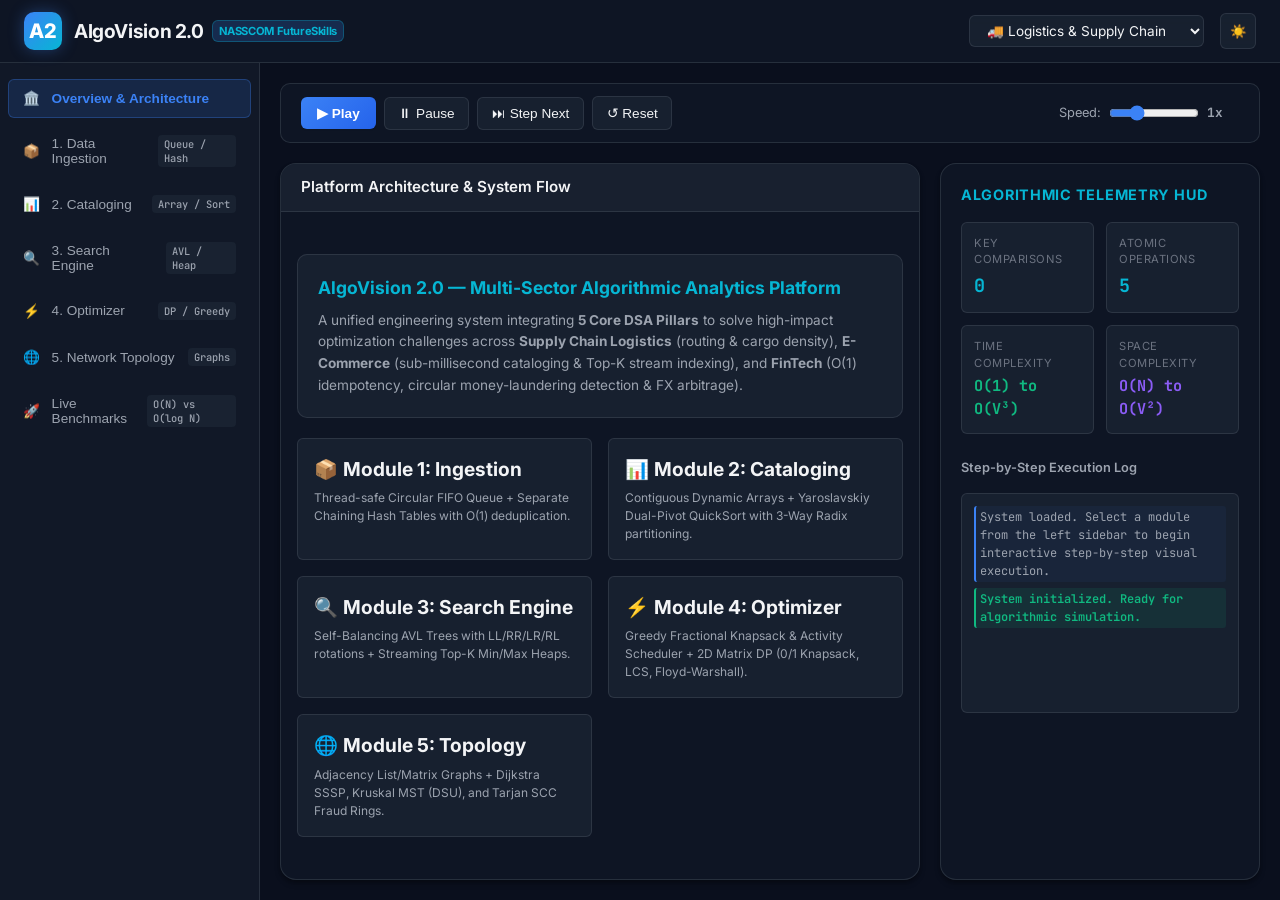
==== web/index.html @ 3e944536 "feat: AlgoVision 2.0 — Unified DSA Analytics & Optimization Platform - 5 core DSA modules (Queues, H" ====
<!DOCTYPE html>
<html lang="en" data-theme="dark">
<head>
  <meta charset="UTF-8">
  <meta name="viewport" content="width=device-width, initial-scale=1.0">
  <title>AlgoVision 2.0 — Unified DSA Analytics & Optimization Platform</title>
  <link rel="preconnect" href="https://fonts.googleapis.com">
  <link rel="preconnect" href="https://fonts.gstatic.com" crossorigin>
  <link href="https://fonts.googleapis.com/css2?family=Inter:wght@400;500;600;700;800&family=JetBrains+Mono:wght@400;600;700&display=swap" rel="stylesheet">
  <link rel="stylesheet" href="css/styles.css">
</head>
<body>
  <!-- Top Navigation Header -->
  <header class="app-header">
    <div class="brand-section">
      <div class="brand-logo">A2</div>
      <div class="brand-info">
        <h1>AlgoVision 2.0 <span class="version-tag">NASSCOM FutureSkills</span></h1>
      </div>
    </div>

    <div class="header-actions">
      <select class="scenario-select" id="scenario-selector">
        <option value="logistics">🚚 Logistics & Supply Chain</option>
        <option value="ecommerce">🛒 E-Commerce Discovery</option>
        <option value="fintech">💳 FinTech Fraud & Arbitrage</option>
      </select>
      <button class="btn-icon" id="btn-toggle-theme" title="Toggle Light/Dark Mode">☀️</button>
    </div>
  </header>

  <!-- Main Container -->
  <div class="app-container">
    <!-- Sidebar Navigation -->
    <aside class="app-sidebar">
      <button class="nav-tab-btn active" data-tab="overview">
        <span>🏛️</span>
        <span>Overview & Architecture</span>
      </button>
      <button class="nav-tab-btn" data-tab="ingestion">
        <span>📦</span>
        <span>1. Data Ingestion</span>
        <span class="tab-badge">Queue / Hash</span>
      </button>
      <button class="nav-tab-btn" data-tab="cataloging">
        <span>📊</span>
        <span>2. Cataloging</span>
        <span class="tab-badge">Array / Sort</span>
      </button>
      <button class="nav-tab-btn" data-tab="search">
        <span>🔍</span>
        <span>3. Search Engine</span>
        <span class="tab-badge">AVL / Heap</span>
      </button>
      <button class="nav-tab-btn" data-tab="optimizer">
        <span>⚡</span>
        <span>4. Optimizer</span>
        <span class="tab-badge">DP / Greedy</span>
      </button>
      <button class="nav-tab-btn" data-tab="graphs">
        <span>🌐</span>
        <span>5. Network Topology</span>
        <span class="tab-badge">Graphs</span>
      </button>
      <button class="nav-tab-btn" data-tab="benchmarks">
        <span>🚀</span>
        <span>Live Benchmarks</span>
        <span class="tab-badge">O(N) vs O(log N)</span>
      </button>
    </aside>

    <!-- Main Dynamic Stage -->
    <main class="main-stage">
      <!-- Universal Control Bar -->
      <section class="control-panel">
        <div class="controls-group">
          <button class="btn-primary" id="btn-play">▶ Play</button>
          <button class="btn-secondary" id="btn-pause">⏸ Pause</button>
          <button class="btn-secondary" id="btn-step-next">⏭ Step Next</button>
          <button class="btn-secondary" id="btn-reset">↺ Reset</button>
        </div>

        <div class="controls-group">
          <div class="speed-slider-wrap">
            <span>Speed:</span>
            <input type="range" id="speed-slider" min="0.25" max="3" step="0.25" value="1">
            <span id="speed-val-label" style="font-family: var(--font-mono); font-weight: bold; width: 32px;">1x</span>
          </div>
        </div>
      </section>

      <!-- Stage Grid: Canvas on Left, Telemetry & Code Dossier on Right -->
      <div class="stage-grid">
        <!-- Interactive Canvas Stage -->
        <div class="canvas-card">
          <div class="card-header">
            <span class="card-title" id="stage-card-title">Platform Architecture & System Flow</span>
          </div>
          <div class="canvas-viewport" id="main-canvas-stage">
            <!-- Dynamic Visualizer Canvas Injected Here -->
          </div>
        </div>

        <!-- Telemetry & Complexity Inspector Panel -->
        <aside class="inspector-card">
          <h4 style="font-size: 0.9rem; font-weight: 700; color: var(--accent-cyan); text-transform: uppercase; letter-spacing: 0.05em;">
            Algorithmic Telemetry HUD
          </h4>

          <div class="metric-grid">
            <div class="metric-tile">
              <div class="metric-label">Key Comparisons</div>
              <div class="metric-value" id="hud-comparisons">0</div>
            </div>
            <div class="metric-tile">
              <div class="metric-label">Atomic Operations</div>
              <div class="metric-value" id="hud-operations">0</div>
            </div>
            <div class="metric-tile">
              <div class="metric-label">Time Complexity</div>
              <div class="metric-value" id="hud-time-complexity" style="font-size: 0.95rem; color: var(--accent-emerald);">O(1)</div>
            </div>
            <div class="metric-tile">
              <div class="metric-label">Space Complexity</div>
              <div class="metric-value" id="hud-space-complexity" style="font-size: 0.95rem; color: var(--accent-purple);">O(N)</div>
            </div>
          </div>

          <h5 style="font-size: 0.8rem; font-weight: 600; color: var(--text-secondary); margin-top: 0.5rem;">
            Step-by-Step Execution Log
          </h5>
          <div class="step-log-box" id="hud-step-logs">
            <div class="log-entry highlight">System initialized. Ready for algorithmic simulation.</div>
          </div>
        </aside>
      </div>
    </main>
  </div>

  <!-- JavaScript Modules -->
  <script src="js/data-samples.js"></script>
  <script src="js/visualizers/queue-hash-visualizer.js"></script>
  <script src="js/visualizers/array-sort-visualizer.js"></script>
  <script src="js/visualizers/tree-heap-visualizer.js"></script>
  <script src="js/visualizers/optimizer-visualizer.js"></script>
  <script src="js/visualizers/graph-visualizer.js"></script>
  <script src="js/benchmark-suite.js"></script>
  <script src="js/app.js"></script>
</body>
</html>
---- web/css/styles.css ----
/* ==========================================================================
   AlgoVision 2.0 - Unified DSA Analytics & Optimization Platform
   Handcrafted Design System Tokens, Glassmorphism, Dark/Light Themes
   ========================================================================== */

:root {
  --bg-primary: #0a0f1d;
  --bg-secondary: #111827;
  --bg-card: rgba(17, 24, 39, 0.75);
  --bg-glass: rgba(31, 41, 55, 0.6);
  --border-color: rgba(75, 85, 99, 0.4);
  --border-focus: #3b82f6;
  --text-primary: #f3f4f6;
  --text-secondary: #9ca3af;
  --text-muted: #6b7280;

  --accent-blue: #3b82f6;
  --accent-cyan: #06b6d4;
  --accent-emerald: #10b981;
  --accent-amber: #f59e0b;
  --accent-rose: #f43f5e;
  --accent-purple: #8b5cf6;

  --node-bg: #1f2937;
  --node-border: #4b5563;
  --node-active: #3b82f6;
  --node-visited: #10b981;
  --node-cycle: #f43f5e;

  --font-sans: 'Inter', -apple-system, BlinkMacSystemFont, 'Segoe UI', Roboto, sans-serif;
  --font-mono: 'JetBrains Mono', 'Fira Code', Consolas, monospace;
  --radius-sm: 6px;
  --radius-md: 10px;
  --radius-lg: 16px;
  --shadow-sm: 0 1px 2px 0 rgba(0, 0, 0, 0.05);
  --shadow-md: 0 4px 6px -1px rgba(0, 0, 0, 0.3), 0 2px 4px -1px rgba(0, 0, 0, 0.2);
  --shadow-lg: 0 10px 15px -3px rgba(0, 0, 0, 0.4), 0 4px 6px -2px rgba(0, 0, 0, 0.2);
  --glow-blue: 0 0 15px rgba(59, 130, 246, 0.35);
  --glow-emerald: 0 0 15px rgba(16, 185, 129, 0.35);
  --glow-rose: 0 0 15px rgba(244, 63, 94, 0.4);
}

[data-theme="light"] {
  --bg-primary: #f8fafc;
  --bg-secondary: #ffffff;
  --bg-card: rgba(255, 255, 255, 0.85);
  --bg-glass: rgba(241, 245, 249, 0.8);
  --border-color: rgba(203, 213, 225, 0.8);
  --border-focus: #2563eb;
  --text-primary: #0f172a;
  --text-secondary: #475569;
  --text-muted: #94a3b8;

  --node-bg: #f1f5f9;
  --node-border: #cbd5e1;
  --node-active: #2563eb;
  --node-visited: #059669;
  --node-cycle: #e11d48;
}

* {
  box-sizing: border-box;
  margin: 0;
  padding: 0;
}

body {
  font-family: var(--font-sans);
  background-color: var(--bg-primary);
  color: var(--text-primary);
  min-height: 100vh;
  display: flex;
  flex-direction: column;
  line-height: 1.5;
  overflow-x: hidden;
}

/* Header & Navigation */
.app-header {
  background: var(--bg-card);
  backdrop-filter: blur(12px);
  border-bottom: 1px solid var(--border-color);
  padding: 0.75rem 1.5rem;
  position: sticky;
  top: 0;
  z-index: 50;
  display: flex;
  align-items: center;
  justify-content: space-between;
}

.brand-section {
  display: flex;
  align-items: center;
  gap: 0.75rem;
}

.brand-logo {
  width: 38px;
  height: 38px;
  background: linear-gradient(135deg, var(--accent-blue), var(--accent-cyan));
  border-radius: var(--radius-md);
  display: flex;
  align-items: center;
  justify-content: center;
  font-weight: 800;
  font-size: 1.25rem;
  color: #fff;
  box-shadow: var(--glow-blue);
}

.brand-info h1 {
  font-size: 1.2rem;
  font-weight: 700;
  letter-spacing: -0.02em;
  display: flex;
  align-items: center;
  gap: 0.5rem;
}

.version-tag {
  font-size: 0.7rem;
  background: rgba(59, 130, 246, 0.2);
  color: var(--accent-cyan);
  padding: 2px 6px;
  border-radius: var(--radius-sm);
  border: 1px solid rgba(6, 182, 212, 0.3);
}

.header-actions {
  display: flex;
  align-items: center;
  gap: 1rem;
}

.scenario-select {
  background: var(--bg-glass);
  color: var(--text-primary);
  border: 1px solid var(--border-color);
  padding: 0.4rem 0.8rem;
  border-radius: var(--radius-sm);
  font-size: 0.85rem;
  font-family: inherit;
  cursor: pointer;
  outline: none;
}

.btn-icon {
  background: var(--bg-glass);
  color: var(--text-primary);
  border: 1px solid var(--border-color);
  width: 36px;
  height: 36px;
  border-radius: var(--radius-sm);
  display: flex;
  align-items: center;
  justify-content: center;
  cursor: pointer;
  transition: all 0.2s;
}

.btn-icon:hover {
  border-color: var(--accent-blue);
  color: var(--accent-blue);
}

/* Layout Core */
.app-container {
  display: flex;
  flex: 1;
  height: calc(100vh - 65px);
}

/* Sidebar Tabs */
.app-sidebar {
  width: 260px;
  background: var(--bg-secondary);
  border-right: 1px solid var(--border-color);
  display: flex;
  flex-direction: column;
  padding: 1rem 0.5rem;
  gap: 0.35rem;
  overflow-y: auto;
}

.nav-tab-btn {
  display: flex;
  align-items: center;
  gap: 0.75rem;
  padding: 0.65rem 0.85rem;
  border-radius: var(--radius-sm);
  border: 1px solid transparent;
  background: transparent;
  color: var(--text-secondary);
  font-size: 0.85rem;
  font-weight: 500;
  text-align: left;
  cursor: pointer;
  transition: all 0.2s ease;
}

.nav-tab-btn:hover {
  background: var(--bg-glass);
  color: var(--text-primary);
}

.nav-tab-btn.active {
  background: rgba(59, 130, 246, 0.15);
  color: var(--accent-blue);
  border-color: rgba(59, 130, 246, 0.3);
  font-weight: 600;
}

.nav-tab-btn .tab-badge {
  margin-left: auto;
  font-size: 0.65rem;
  font-family: var(--font-mono);
  background: var(--bg-glass);
  padding: 2px 6px;
  border-radius: 4px;
}

/* Main Content Stage */
.main-stage {
  flex: 1;
  display: flex;
  flex-direction: column;
  overflow-y: auto;
  background: var(--bg-primary);
  padding: 1.25rem;
  gap: 1.25rem;
}

/* Control Bar */
.control-panel {
  background: var(--bg-card);
  backdrop-filter: blur(8px);
  border: 1px solid var(--border-color);
  border-radius: var(--radius-md);
  padding: 0.75rem 1.25rem;
  display: flex;
  align-items: center;
  justify-content: space-between;
  flex-wrap: wrap;
  gap: 1rem;
}

.controls-group {
  display: flex;
  align-items: center;
  gap: 0.5rem;
}

.btn-primary {
  background: linear-gradient(135deg, var(--accent-blue), #2563eb);
  color: #fff;
  border: none;
  padding: 0.5rem 1rem;
  border-radius: var(--radius-sm);
  font-size: 0.85rem;
  font-weight: 600;
  cursor: pointer;
  display: flex;
  align-items: center;
  gap: 0.4rem;
  box-shadow: var(--shadow-sm);
  transition: all 0.2s;
}

.btn-primary:hover {
  filter: brightness(1.1);
  box-shadow: var(--glow-blue);
}

.btn-secondary {
  background: var(--bg-glass);
  color: var(--text-primary);
  border: 1px solid var(--border-color);
  padding: 0.5rem 0.85rem;
  border-radius: var(--radius-sm);
  font-size: 0.85rem;
  font-weight: 500;
  cursor: pointer;
  display: flex;
  align-items: center;
  gap: 0.4rem;
  transition: all 0.2s;
}

.btn-secondary:hover {
  border-color: var(--accent-blue);
  color: var(--accent-blue);
}

.speed-slider-wrap {
  display: flex;
  align-items: center;
  gap: 0.5rem;
  font-size: 0.8rem;
  color: var(--text-secondary);
}

.speed-slider-wrap input[type="range"] {
  accent-color: var(--accent-blue);
  width: 90px;
}

/* Visualization Canvas Stage */
.stage-grid {
  display: grid;
  grid-template-columns: 2fr 1fr;
  gap: 1.25rem;
  flex: 1;
}

@media (max-width: 1024px) {
  .stage-grid {
    grid-template-columns: 1fr;
  }
}

.canvas-card {
  background: var(--bg-card);
  border: 1px solid var(--border-color);
  border-radius: var(--radius-lg);
  display: flex;
  flex-direction: column;
  overflow: hidden;
  position: relative;
  min-height: 480px;
  box-shadow: var(--shadow-md);
}

.card-header {
  padding: 0.75rem 1.25rem;
  background: var(--bg-glass);
  border-bottom: 1px solid var(--border-color);
  display: flex;
  align-items: center;
  justify-content: space-between;
}

.card-title {
  font-size: 0.95rem;
  font-weight: 600;
  display: flex;
  align-items: center;
  gap: 0.5rem;
}

.canvas-viewport {
  flex: 1;
  position: relative;
  display: flex;
  align-items: center;
  justify-content: center;
  padding: 1rem;
  overflow: auto;
}

/* Telemetry & Inspector Panel */
.inspector-card {
  background: var(--bg-card);
  border: 1px solid var(--border-color);
  border-radius: var(--radius-lg);
  padding: 1.25rem;
  display: flex;
  flex-direction: column;
  gap: 1rem;
  box-shadow: var(--shadow-md);
}

.metric-grid {
  display: grid;
  grid-template-columns: 1fr 1fr;
  gap: 0.75rem;
}

.metric-tile {
  background: var(--bg-glass);
  border: 1px solid var(--border-color);
  border-radius: var(--radius-sm);
  padding: 0.75rem;
}

.metric-label {
  font-size: 0.7rem;
  color: var(--text-muted);
  text-transform: uppercase;
  letter-spacing: 0.05em;
}

.metric-value {
  font-size: 1.15rem;
  font-weight: 700;
  font-family: var(--font-mono);
  color: var(--accent-cyan);
  margin-top: 0.25rem;
}

.code-dossier {
  background: #050811;
  border: 1px solid var(--border-color);
  border-radius: var(--radius-sm);
  padding: 0.75rem;
  font-family: var(--font-mono);
  font-size: 0.75rem;
  color: #a5f3fc;
  overflow-x: auto;
  max-height: 200px;
}

.step-log-box {
  flex: 1;
  background: var(--bg-glass);
  border: 1px solid var(--border-color);
  border-radius: var(--radius-sm);
  padding: 0.75rem;
  font-family: var(--font-mono);
  font-size: 0.75rem;
  color: var(--text-secondary);
  overflow-y: auto;
  max-height: 220px;
  display: flex;
  flex-direction: column;
  gap: 0.35rem;
}

.log-entry {
  padding: 2px 4px;
  border-radius: 3px;
  border-left: 2px solid var(--accent-blue);
  background: rgba(59, 130, 246, 0.05);
}

.log-entry.highlight {
  border-left-color: var(--accent-emerald);
  background: rgba(16, 185, 129, 0.1);
  color: var(--accent-emerald);
  font-weight: 600;
}

.log-entry.alert {
  border-left-color: var(--accent-rose);
  background: rgba(244, 63, 94, 0.1);
  color: var(--accent-rose);
  font-weight: 600;
}

/* Visualizer Custom Renderers */
/* 1. Circular Queue */
.circular-queue-container {
  display: flex;
  flex-direction: column;
  align-items: center;
  gap: 1.5rem;
  width: 100%;
}

.queue-slots-row {
  display: flex;
  gap: 0.5rem;
  flex-wrap: wrap;
  justify-content: center;
}

.queue-slot {
  width: 54px;
  height: 54px;
  background: var(--node-bg);
  border: 2px solid var(--node-border);
  border-radius: var(--radius-sm);
  display: flex;
  flex-direction: column;
  align-items: center;
  justify-content: center;
  font-family: var(--font-mono);
  font-size: 0.85rem;
  position: relative;
  transition: all 0.3s;
}

.queue-slot.occupied {
  border-color: var(--accent-cyan);
  background: rgba(6, 182, 212, 0.15);
  color: var(--accent-cyan);
  font-weight: bold;
}

.queue-slot.head-ptr {
  border-color: var(--accent-emerald);
  box-shadow: var(--glow-emerald);
}

.queue-slot.head-ptr::before {
  content: 'HEAD';
  position: absolute;
  top: -18px;
  font-size: 0.6rem;
  color: var(--accent-emerald);
  font-weight: 800;
}

.queue-slot.tail-ptr {
  border-color: var(--accent-amber);
}

.queue-slot.tail-ptr::after {
  content: 'TAIL';
  position: absolute;
  bottom: -18px;
  font-size: 0.6rem;
  color: var(--accent-amber);
  font-weight: 800;
}

/* 2. Sorting Array Bars */
.sort-bars-container {
  display: flex;
  align-items: flex-end;
  gap: 4px;
  height: 280px;
  width: 100%;
  padding: 10px;
  background: rgba(0, 0, 0, 0.2);
  border-radius: var(--radius-sm);
}

.sort-bar {
  flex: 1;
  background: linear-gradient(180deg, var(--accent-blue), #1d4ed8);
  border-radius: 4px 4px 0 0;
  transition: height 0.2s ease, background-color 0.2s;
  display: flex;
  align-items: flex-end;
  justify-content: center;
  font-size: 0.65rem;
  font-family: var(--font-mono);
  color: #ffffff;
  padding-bottom: 2px;
}

.sort-bar.pivot1 {
  background: var(--accent-amber);
  box-shadow: 0 0 10px rgba(245, 158, 11, 0.5);
}

.sort-bar.pivot2 {
  background: var(--accent-purple);
  box-shadow: 0 0 10px rgba(139, 92, 246, 0.5);
}

.sort-bar.comparing {
  background: var(--accent-rose);
}

.sort-bar.sorted {
  background: linear-gradient(180deg, var(--accent-emerald), #047857);
}

/* 3. SVG Tree & Graph */
svg.visualizer-svg {
  width: 100%;
  height: 100%;
  min-height: 400px;
}

.tree-node-circle {
  fill: var(--node-bg);
  stroke: var(--node-border);
  stroke-width: 2.5;
  transition: all 0.3s;
  cursor: pointer;
}

.tree-node-circle.active {
  stroke: var(--accent-blue);
  fill: rgba(59, 130, 246, 0.2);
  filter: drop-shadow(0 0 8px rgba(59, 130, 246, 0.6));
}

.tree-node-circle.rotating {
  stroke: var(--accent-amber);
  fill: rgba(245, 158, 11, 0.2);
}

.tree-node-text {
  fill: var(--text-primary);
  font-family: var(--font-mono);
  font-size: 11px;
  font-weight: 600;
  text-anchor: middle;
  dominant-baseline: central;
  pointer-events: none;
}

.tree-balance-text {
  fill: var(--accent-cyan);
  font-size: 9px;
  text-anchor: middle;
  dominant-baseline: central;
}

.graph-edge-line {
  stroke: var(--border-color);
  stroke-width: 2;
  transition: all 0.3s;
}

.graph-edge-line.active {
  stroke: var(--accent-blue);
  stroke-width: 4;
}

.graph-edge-line.mst {
  stroke: var(--accent-emerald);
  stroke-width: 4;
  filter: drop-shadow(0 0 6px rgba(16, 185, 129, 0.6));
}

.graph-edge-line.cycle {
  stroke: var(--accent-rose);
  stroke-width: 4;
  stroke-dasharray: 6 3;
  animation: dashCycle 1s linear infinite;
}

@keyframes dashCycle {
  to {
    stroke-dashoffset: -18;
  }
}

/* 4. DP Matrix Table */
.dp-table-container {
  overflow: auto;
  max-height: 320px;
  border-radius: var(--radius-sm);
  border: 1px solid var(--border-color);
}

.dp-matrix {
  border-collapse: collapse;
  width: 100%;
  font-family: var(--font-mono);
  font-size: 0.75rem;
}

.dp-matrix th, .dp-matrix td {
  border: 1px solid var(--border-color);
  padding: 6px 10px;
  text-align: center;
}

.dp-matrix th {
  background: var(--bg-glass);
  color: var(--text-secondary);
}

.dp-matrix td.active-cell {
  background: rgba(59, 130, 246, 0.25);
  color: #60a5fa;
  font-weight: bold;
  box-shadow: inset 0 0 6px var(--accent-blue);
}

.dp-matrix td.selected-cell {
  background: rgba(16, 185, 129, 0.25);
  color: var(--accent-emerald);
  font-weight: bold;
}
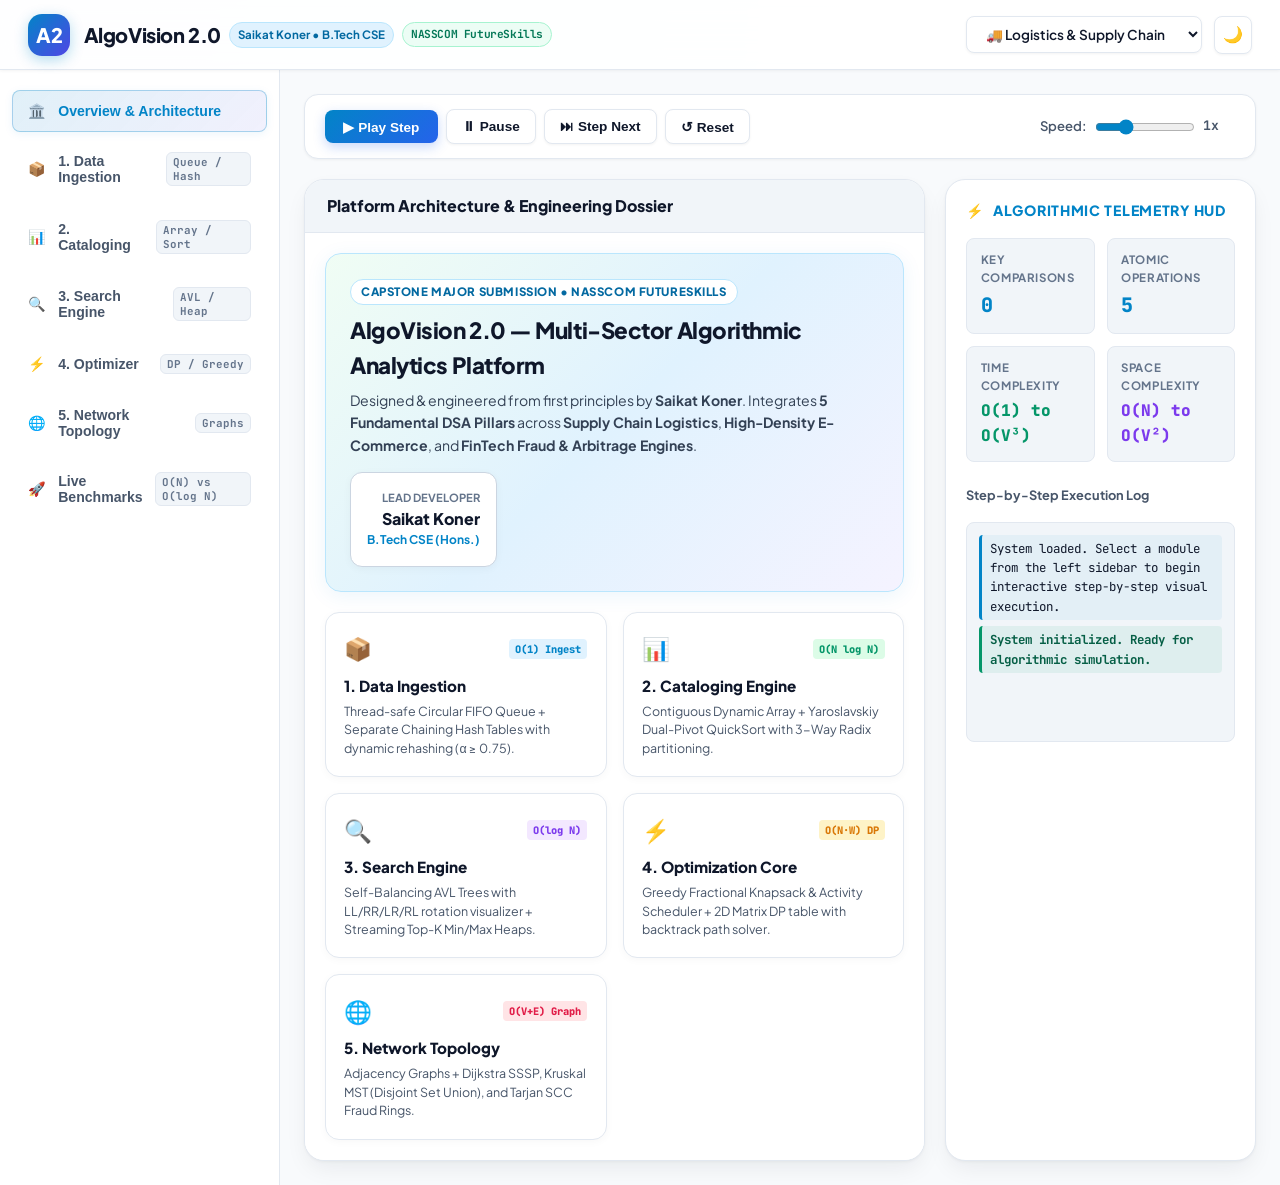
==== commit 0c54c431: "feat(ui): refine handcrafted light-first design system & developer attribution - Enhance light-theme" ====
--- a/web/index.html
+++ b/web/index.html
@@ -1,12 +1,12 @@
 <!DOCTYPE html>
-<html lang="en" data-theme="dark">
+<html lang="en" data-theme="light">
 <head>
   <meta charset="UTF-8">
   <meta name="viewport" content="width=device-width, initial-scale=1.0">
   <title>AlgoVision 2.0 — Unified DSA Analytics & Optimization Platform</title>
   <link rel="preconnect" href="https://fonts.googleapis.com">
   <link rel="preconnect" href="https://fonts.gstatic.com" crossorigin>
-  <link href="https://fonts.googleapis.com/css2?family=Inter:wght@400;500;600;700;800&family=JetBrains+Mono:wght@400;600;700&display=swap" rel="stylesheet">
+  <link href="https://fonts.googleapis.com/css2?family=Plus+Jakarta+Sans:wght@400;500;600;700;800&family=JetBrains+Mono:wght@400;600;700&display=swap" rel="stylesheet">
   <link rel="stylesheet" href="css/styles.css">
 </head>
 <body>
@@ -15,7 +15,11 @@
     <div class="brand-section">
       <div class="brand-logo">A2</div>
       <div class="brand-info">
-        <h1>AlgoVision 2.0 <span class="version-tag">NASSCOM FutureSkills</span></h1>
+        <h1>
+          AlgoVision 2.0
+          <span class="author-chip">Saikat Koner • B.Tech CSE</span>
+          <span class="version-tag">NASSCOM FutureSkills</span>
+        </h1>
       </div>
     </div>
 
@@ -25,7 +29,7 @@
         <option value="ecommerce">🛒 E-Commerce Discovery</option>
         <option value="fintech">💳 FinTech Fraud & Arbitrage</option>
       </select>
-      <button class="btn-icon" id="btn-toggle-theme" title="Toggle Light/Dark Mode">☀️</button>
+      <button class="btn-icon" id="btn-toggle-theme" title="Toggle Light/Dark Mode">🌙</button>
     </div>
   </header>
 
@@ -74,7 +78,7 @@
       <!-- Universal Control Bar -->
       <section class="control-panel">
         <div class="controls-group">
-          <button class="btn-primary" id="btn-play">▶ Play</button>
+          <button class="btn-primary" id="btn-play">▶ Play Step</button>
           <button class="btn-secondary" id="btn-pause">⏸ Pause</button>
           <button class="btn-secondary" id="btn-step-next">⏭ Step Next</button>
           <button class="btn-secondary" id="btn-reset">↺ Reset</button>
@@ -103,8 +107,8 @@
 
         <!-- Telemetry & Complexity Inspector Panel -->
         <aside class="inspector-card">
-          <h4 style="font-size: 0.9rem; font-weight: 700; color: var(--accent-cyan); text-transform: uppercase; letter-spacing: 0.05em;">
-            Algorithmic Telemetry HUD
+          <h4 style="font-size: 0.88rem; font-weight: 800; color: var(--accent-blue); text-transform: uppercase; letter-spacing: 0.05em; display: flex; items-center; gap: 0.5rem;">
+            <span>⚡</span> Algorithmic Telemetry HUD
           </h4>
 
           <div class="metric-grid">
@@ -118,15 +122,15 @@
             </div>
             <div class="metric-tile">
               <div class="metric-label">Time Complexity</div>
-              <div class="metric-value" id="hud-time-complexity" style="font-size: 0.95rem; color: var(--accent-emerald);">O(1)</div>
+              <div class="metric-value" id="hud-time-complexity" style="font-size: 1rem; color: var(--accent-emerald);">O(1)</div>
             </div>
             <div class="metric-tile">
               <div class="metric-label">Space Complexity</div>
-              <div class="metric-value" id="hud-space-complexity" style="font-size: 0.95rem; color: var(--accent-purple);">O(N)</div>
+              <div class="metric-value" id="hud-space-complexity" style="font-size: 1rem; color: var(--accent-purple);">O(N)</div>
             </div>
           </div>
 
-          <h5 style="font-size: 0.8rem; font-weight: 600; color: var(--text-secondary); margin-top: 0.5rem;">
+          <h5 style="font-size: 0.8rem; font-weight: 700; color: var(--text-secondary); margin-top: 0.5rem;">
             Step-by-Step Execution Log
           </h5>
           <div class="step-log-box" id="hud-step-logs">
--- a/web/css/styles.css
+++ b/web/css/styles.css
@@ -1,61 +1,71 @@
 /* ==========================================================================
    AlgoVision 2.0 - Unified DSA Analytics & Optimization Platform
-   Handcrafted Design System Tokens, Glassmorphism, Dark/Light Themes
+   Handcrafted Light-First Design System • Engineered by Saikat Koner
    ========================================================================== */
 
 :root {
+  /* Light Theme (Default & Primary Eye-Catching Palette) */
+  --bg-primary: #f8fafc;
+  --bg-secondary: #ffffff;
+  --bg-card: #ffffff;
+  --bg-glass: #f1f5f9;
+  --border-color: #e2e8f0;
+  --border-focus: #0284c7;
+  --text-primary: #0f172a;
+  --text-secondary: #475569;
+  --text-muted: #64748b;
+
+  --accent-blue: #0284c7;
+  --accent-indigo: #4f46e5;
+  --accent-cyan: #0891b2;
+  --accent-emerald: #059669;
+  --accent-amber: #d97706;
+  --accent-rose: #e11d48;
+  --accent-purple: #7c3aed;
+
+  --node-bg: #ffffff;
+  --node-border: #cbd5e1;
+  --node-active: #0284c7;
+  --node-visited: #059669;
+  --node-cycle: #e11d48;
+
+  --font-sans: 'Plus Jakarta Sans', 'Inter', -apple-system, BlinkMacSystemFont, 'Segoe UI', Roboto, sans-serif;
+  --font-mono: 'JetBrains Mono', 'Fira Code', Consolas, monospace;
+  --radius-sm: 8px;
+  --radius-md: 14px;
+  --radius-lg: 20px;
+  --shadow-sm: 0 1px 3px 0 rgba(0, 0, 0, 0.05);
+  --shadow-md: 0 10px 25px -5px rgba(15, 23, 42, 0.08), 0 1px 3px 0 rgba(0, 0, 0, 0.04);
+  --shadow-lg: 0 20px 35px -10px rgba(15, 23, 42, 0.12), 0 1px 3px 0 rgba(0, 0, 0, 0.05);
+  --glow-blue: 0 0 18px rgba(2, 132, 199, 0.25);
+  --glow-emerald: 0 0 18px rgba(5, 150, 105, 0.25);
+  --glow-rose: 0 0 18px rgba(225, 29, 72, 0.25);
+}
+
+[data-theme="dark"] {
   --bg-primary: #0a0f1d;
   --bg-secondary: #111827;
-  --bg-card: rgba(17, 24, 39, 0.75);
-  --bg-glass: rgba(31, 41, 55, 0.6);
+  --bg-card: #111827;
+  --bg-glass: rgba(31, 41, 55, 0.7);
   --border-color: rgba(75, 85, 99, 0.4);
-  --border-focus: #3b82f6;
-  --text-primary: #f3f4f6;
-  --text-secondary: #9ca3af;
-  --text-muted: #6b7280;
-
-  --accent-blue: #3b82f6;
-  --accent-cyan: #06b6d4;
-  --accent-emerald: #10b981;
-  --accent-amber: #f59e0b;
-  --accent-rose: #f43f5e;
-  --accent-purple: #8b5cf6;
+  --border-focus: #38bdf8;
+  --text-primary: #f8fafc;
+  --text-secondary: #94a3b8;
+  --text-muted: #64748b;
+
+  --accent-blue: #38bdf8;
+  --accent-indigo: #818cf8;
+  --accent-cyan: #22d3ee;
+  --accent-emerald: #34d399;
+  --accent-amber: #fbbf24;
+  --accent-rose: #fb7185;
+  --accent-purple: #c084fc;
 
   --node-bg: #1f2937;
   --node-border: #4b5563;
-  --node-active: #3b82f6;
-  --node-visited: #10b981;
-  --node-cycle: #f43f5e;
-
-  --font-sans: 'Inter', -apple-system, BlinkMacSystemFont, 'Segoe UI', Roboto, sans-serif;
-  --font-mono: 'JetBrains Mono', 'Fira Code', Consolas, monospace;
-  --radius-sm: 6px;
-  --radius-md: 10px;
-  --radius-lg: 16px;
-  --shadow-sm: 0 1px 2px 0 rgba(0, 0, 0, 0.05);
-  --shadow-md: 0 4px 6px -1px rgba(0, 0, 0, 0.3), 0 2px 4px -1px rgba(0, 0, 0, 0.2);
-  --shadow-lg: 0 10px 15px -3px rgba(0, 0, 0, 0.4), 0 4px 6px -2px rgba(0, 0, 0, 0.2);
-  --glow-blue: 0 0 15px rgba(59, 130, 246, 0.35);
-  --glow-emerald: 0 0 15px rgba(16, 185, 129, 0.35);
-  --glow-rose: 0 0 15px rgba(244, 63, 94, 0.4);
-}
-
-[data-theme="light"] {
-  --bg-primary: #f8fafc;
-  --bg-secondary: #ffffff;
-  --bg-card: rgba(255, 255, 255, 0.85);
-  --bg-glass: rgba(241, 245, 249, 0.8);
-  --border-color: rgba(203, 213, 225, 0.8);
-  --border-focus: #2563eb;
-  --text-primary: #0f172a;
-  --text-secondary: #475569;
-  --text-muted: #94a3b8;
-
-  --node-bg: #f1f5f9;
-  --node-border: #cbd5e1;
-  --node-active: #2563eb;
-  --node-visited: #059669;
-  --node-cycle: #e11d48;
+  --node-active: #38bdf8;
+  --node-visited: #34d399;
+  --node-cycle: #fb7185;
 }
 
 * {
@@ -71,115 +81,146 @@
   min-height: 100vh;
   display: flex;
   flex-direction: column;
-  line-height: 1.5;
+  line-height: 1.55;
   overflow-x: hidden;
+  background-image: radial-gradient(at 0% 0%, rgba(2, 132, 199, 0.04) 0px, transparent 50%),
+                    radial-gradient(at 100% 100%, rgba(79, 70, 229, 0.04) 0px, transparent 50%);
 }
 
 /* Header & Navigation */
 .app-header {
-  background: var(--bg-card);
-  backdrop-filter: blur(12px);
+  background: rgba(255, 255, 255, 0.9);
+  backdrop-filter: blur(16px);
   border-bottom: 1px solid var(--border-color);
-  padding: 0.75rem 1.5rem;
+  padding: 0.85rem 1.75rem;
   position: sticky;
   top: 0;
   z-index: 50;
   display: flex;
   align-items: center;
   justify-content: space-between;
+  box-shadow: var(--shadow-sm);
+}
+
+[data-theme="dark"] .app-header {
+  background: rgba(17, 24, 39, 0.85);
 }
 
 .brand-section {
   display: flex;
   align-items: center;
+  gap: 0.85rem;
+}
+
+.brand-logo {
+  width: 42px;
+  height: 42px;
+  background: linear-gradient(135deg, #0284c7, #4f46e5);
+  border-radius: var(--radius-md);
+  display: flex;
+  align-items: center;
+  justify-content: center;
+  font-weight: 800;
+  font-size: 1.25rem;
+  color: #fff;
+  box-shadow: 0 4px 14px rgba(2, 132, 199, 0.3);
+}
+
+.brand-info h1 {
+  font-size: 1.25rem;
+  font-weight: 800;
+  letter-spacing: -0.02em;
+  color: var(--text-primary);
+  display: flex;
+  align-items: center;
+  gap: 0.5rem;
+}
+
+.author-chip {
+  font-size: 0.72rem;
+  font-weight: 700;
+  color: #0369a1;
+  background: #e0f2fe;
+  border: 1px solid #bae6fd;
+  padding: 3px 8px;
+  border-radius: 9999px;
+  letter-spacing: 0;
+}
+
+.version-tag {
+  font-size: 0.7rem;
+  background: #ecfdf5;
+  color: #047857;
+  padding: 3px 8px;
+  border-radius: 9999px;
+  border: 1px solid #a7f3d0;
+  font-weight: 700;
+  font-family: var(--font-mono);
+}
+
+.header-actions {
+  display: flex;
+  align-items: center;
   gap: 0.75rem;
 }
 
-.brand-logo {
+.scenario-select {
+  background: var(--bg-secondary);
+  color: var(--text-primary);
+  border: 1px solid var(--border-color);
+  padding: 0.5rem 0.9rem;
+  border-radius: var(--radius-sm);
+  font-size: 0.85rem;
+  font-family: inherit;
+  font-weight: 600;
+  cursor: pointer;
+  outline: none;
+  box-shadow: var(--shadow-sm);
+  transition: all 0.2s;
+}
+
+.scenario-select:focus {
+  border-color: var(--border-focus);
+}
+
+.btn-icon {
+  background: var(--bg-secondary);
+  color: var(--text-primary);
+  border: 1px solid var(--border-color);
   width: 38px;
   height: 38px;
-  background: linear-gradient(135deg, var(--accent-blue), var(--accent-cyan));
-  border-radius: var(--radius-md);
-  display: flex;
-  align-items: center;
-  justify-content: center;
-  font-weight: 800;
-  font-size: 1.25rem;
-  color: #fff;
-  box-shadow: var(--glow-blue);
-}
-
-.brand-info h1 {
-  font-size: 1.2rem;
-  font-weight: 700;
-  letter-spacing: -0.02em;
-  display: flex;
-  align-items: center;
-  gap: 0.5rem;
-}
-
-.version-tag {
-  font-size: 0.7rem;
-  background: rgba(59, 130, 246, 0.2);
-  color: var(--accent-cyan);
-  padding: 2px 6px;
-  border-radius: var(--radius-sm);
-  border: 1px solid rgba(6, 182, 212, 0.3);
-}
-
-.header-actions {
-  display: flex;
-  align-items: center;
-  gap: 1rem;
-}
-
-.scenario-select {
-  background: var(--bg-glass);
-  color: var(--text-primary);
-  border: 1px solid var(--border-color);
-  padding: 0.4rem 0.8rem;
-  border-radius: var(--radius-sm);
-  font-size: 0.85rem;
-  font-family: inherit;
-  cursor: pointer;
-  outline: none;
-}
-
-.btn-icon {
-  background: var(--bg-glass);
-  color: var(--text-primary);
-  border: 1px solid var(--border-color);
-  width: 36px;
-  height: 36px;
   border-radius: var(--radius-sm);
   display: flex;
   align-items: center;
   justify-content: center;
   cursor: pointer;
+  box-shadow: var(--shadow-sm);
   transition: all 0.2s;
+  font-size: 1rem;
 }
 
 .btn-icon:hover {
   border-color: var(--accent-blue);
   color: var(--accent-blue);
+  transform: scale(1.05);
 }
 
 /* Layout Core */
 .app-container {
   display: flex;
   flex: 1;
-  height: calc(100vh - 65px);
+  height: calc(100vh - 68px);
 }
 
 /* Sidebar Tabs */
 .app-sidebar {
-  width: 260px;
+  width: 280px;
   background: var(--bg-secondary);
   border-right: 1px solid var(--border-color);
   display: flex;
   flex-direction: column;
-  padding: 1rem 0.5rem;
-  gap: 0.35rem;
+  padding: 1.25rem 0.75rem;
+  gap: 0.45rem;
   overflow-y: auto;
 }
 
@@ -187,37 +228,48 @@
   display: flex;
   align-items: center;
   gap: 0.75rem;
-  padding: 0.65rem 0.85rem;
+  padding: 0.75rem 0.95rem;
   border-radius: var(--radius-sm);
   border: 1px solid transparent;
   background: transparent;
   color: var(--text-secondary);
-  font-size: 0.85rem;
-  font-weight: 500;
+  font-size: 0.88rem;
+  font-weight: 600;
   text-align: left;
   cursor: pointer;
-  transition: all 0.2s ease;
+  transition: all 0.2s cubic-bezier(0.16, 1, 0.3, 1);
 }
 
 .nav-tab-btn:hover {
   background: var(--bg-glass);
   color: var(--text-primary);
+  transform: translateX(2px);
 }
 
 .nav-tab-btn.active {
-  background: rgba(59, 130, 246, 0.15);
+  background: linear-gradient(135deg, rgba(2, 132, 199, 0.12), rgba(79, 70, 229, 0.08));
   color: var(--accent-blue);
-  border-color: rgba(59, 130, 246, 0.3);
-  font-weight: 600;
+  border-color: rgba(2, 132, 199, 0.3);
+  font-weight: 700;
+  box-shadow: 0 2px 8px rgba(2, 132, 199, 0.08);
 }
 
 .nav-tab-btn .tab-badge {
   margin-left: auto;
-  font-size: 0.65rem;
-  font-family: var(--font-mono);
+  font-size: 0.68rem;
+  font-family: var(--font-mono);
+  font-weight: 700;
   background: var(--bg-glass);
+  color: var(--text-muted);
   padding: 2px 6px;
-  border-radius: 4px;
+  border-radius: 6px;
+  border: 1px solid var(--border-color);
+}
+
+.nav-tab-btn.active .tab-badge {
+  background: #e0f2fe;
+  color: #0284c7;
+  border-color: #bae6fd;
 }
 
 /* Main Content Stage */
@@ -227,22 +279,22 @@
   flex-direction: column;
   overflow-y: auto;
   background: var(--bg-primary);
-  padding: 1.25rem;
+  padding: 1.5rem;
   gap: 1.25rem;
 }
 
 /* Control Bar */
 .control-panel {
   background: var(--bg-card);
-  backdrop-filter: blur(8px);
   border: 1px solid var(--border-color);
   border-radius: var(--radius-md);
-  padding: 0.75rem 1.25rem;
+  padding: 0.85rem 1.25rem;
   display: flex;
   align-items: center;
   justify-content: space-between;
   flex-wrap: wrap;
   gap: 1rem;
+  box-shadow: var(--shadow-sm);
 }
 
 .controls-group {
@@ -252,10 +304,32 @@
 }
 
 .btn-primary {
-  background: linear-gradient(135deg, var(--accent-blue), #2563eb);
+  background: linear-gradient(135deg, #0284c7, #2563eb);
   color: #fff;
   border: none;
-  padding: 0.5rem 1rem;
+  padding: 0.55rem 1.15rem;
+  border-radius: var(--radius-sm);
+  font-size: 0.85rem;
+  font-weight: 700;
+  cursor: pointer;
+  display: flex;
+  align-items: center;
+  gap: 0.4rem;
+  box-shadow: 0 4px 12px rgba(37, 99, 235, 0.25);
+  transition: all 0.2s;
+}
+
+.btn-primary:hover {
+  filter: brightness(1.08);
+  transform: translateY(-1px);
+  box-shadow: 0 6px 16px rgba(37, 99, 235, 0.35);
+}
+
+.btn-secondary {
+  background: var(--bg-secondary);
+  color: var(--text-primary);
+  border: 1px solid var(--border-color);
+  padding: 0.55rem 0.95rem;
   border-radius: var(--radius-sm);
   font-size: 0.85rem;
   font-weight: 600;
@@ -267,42 +341,24 @@
   transition: all 0.2s;
 }
 
-.btn-primary:hover {
-  filter: brightness(1.1);
-  box-shadow: var(--glow-blue);
-}
-
-.btn-secondary {
-  background: var(--bg-glass);
-  color: var(--text-primary);
-  border: 1px solid var(--border-color);
-  padding: 0.5rem 0.85rem;
-  border-radius: var(--radius-sm);
-  font-size: 0.85rem;
-  font-weight: 500;
-  cursor: pointer;
-  display: flex;
-  align-items: center;
-  gap: 0.4rem;
-  transition: all 0.2s;
-}
-
 .btn-secondary:hover {
   border-color: var(--accent-blue);
   color: var(--accent-blue);
+  background: #f0f9ff;
 }
 
 .speed-slider-wrap {
   display: flex;
   align-items: center;
   gap: 0.5rem;
-  font-size: 0.8rem;
+  font-size: 0.82rem;
+  font-weight: 600;
   color: var(--text-secondary);
 }
 
 .speed-slider-wrap input[type="range"] {
   accent-color: var(--accent-blue);
-  width: 90px;
+  width: 100px;
 }
 
 /* Visualization Canvas Stage */
@@ -332,7 +388,7 @@
 }
 
 .card-header {
-  padding: 0.75rem 1.25rem;
+  padding: 0.85rem 1.35rem;
   background: var(--bg-glass);
   border-bottom: 1px solid var(--border-color);
   display: flex;
@@ -341,8 +397,9 @@
 }
 
 .card-title {
-  font-size: 0.95rem;
-  font-weight: 600;
+  font-size: 1rem;
+  font-weight: 800;
+  color: var(--text-primary);
   display: flex;
   align-items: center;
   gap: 0.5rem;
@@ -354,8 +411,13 @@
   display: flex;
   align-items: center;
   justify-content: center;
-  padding: 1rem;
+  padding: 1.25rem;
   overflow: auto;
+  background: #ffffff;
+}
+
+[data-theme="dark"] .canvas-viewport {
+  background: #0f172a;
 }
 
 /* Telemetry & Inspector Panel */
@@ -380,32 +442,33 @@
   background: var(--bg-glass);
   border: 1px solid var(--border-color);
   border-radius: var(--radius-sm);
-  padding: 0.75rem;
+  padding: 0.75rem 0.85rem;
 }
 
 .metric-label {
-  font-size: 0.7rem;
+  font-size: 0.72rem;
+  font-weight: 700;
   color: var(--text-muted);
   text-transform: uppercase;
   letter-spacing: 0.05em;
 }
 
 .metric-value {
-  font-size: 1.15rem;
-  font-weight: 700;
-  font-family: var(--font-mono);
-  color: var(--accent-cyan);
+  font-size: 1.25rem;
+  font-weight: 800;
+  font-family: var(--font-mono);
+  color: var(--accent-blue);
   margin-top: 0.25rem;
 }
 
 .code-dossier {
-  background: #050811;
-  border: 1px solid var(--border-color);
-  border-radius: var(--radius-sm);
-  padding: 0.75rem;
+  background: #0f172a;
+  border: 1px solid var(--border-color);
+  border-radius: var(--radius-sm);
+  padding: 0.85rem;
   font-family: var(--font-mono);
   font-size: 0.75rem;
-  color: #a5f3fc;
+  color: #7dd3fc;
   overflow-x: auto;
   max-height: 200px;
 }
@@ -417,34 +480,35 @@
   border-radius: var(--radius-sm);
   padding: 0.75rem;
   font-family: var(--font-mono);
-  font-size: 0.75rem;
+  font-size: 0.78rem;
   color: var(--text-secondary);
   overflow-y: auto;
   max-height: 220px;
   display: flex;
   flex-direction: column;
-  gap: 0.35rem;
+  gap: 0.4rem;
 }
 
 .log-entry {
-  padding: 2px 4px;
-  border-radius: 3px;
-  border-left: 2px solid var(--accent-blue);
-  background: rgba(59, 130, 246, 0.05);
+  padding: 4px 8px;
+  border-radius: 4px;
+  border-left: 3px solid var(--accent-blue);
+  background: rgba(2, 132, 199, 0.06);
+  color: var(--text-primary);
 }
 
 .log-entry.highlight {
   border-left-color: var(--accent-emerald);
-  background: rgba(16, 185, 129, 0.1);
-  color: var(--accent-emerald);
-  font-weight: 600;
+  background: rgba(5, 150, 105, 0.08);
+  color: #065f46;
+  font-weight: 700;
 }
 
 .log-entry.alert {
   border-left-color: var(--accent-rose);
-  background: rgba(244, 63, 94, 0.1);
-  color: var(--accent-rose);
-  font-weight: 600;
+  background: rgba(225, 29, 72, 0.08);
+  color: #9f1239;
+  font-weight: 700;
 }
 
 /* Visualizer Custom Renderers */
@@ -465,8 +529,8 @@
 }
 
 .queue-slot {
-  width: 54px;
-  height: 54px;
+  width: 58px;
+  height: 58px;
   background: var(--node-bg);
   border: 2px solid var(--node-border);
   border-radius: var(--radius-sm);
@@ -475,16 +539,17 @@
   align-items: center;
   justify-content: center;
   font-family: var(--font-mono);
-  font-size: 0.85rem;
+  font-size: 0.9rem;
   position: relative;
+  box-shadow: var(--shadow-sm);
   transition: all 0.3s;
 }
 
 .queue-slot.occupied {
-  border-color: var(--accent-cyan);
-  background: rgba(6, 182, 212, 0.15);
-  color: var(--accent-cyan);
-  font-weight: bold;
+  border-color: var(--accent-blue);
+  background: #f0f9ff;
+  color: var(--accent-blue);
+  font-weight: 800;
 }
 
 .queue-slot.head-ptr {
@@ -496,9 +561,10 @@
   content: 'HEAD';
   position: absolute;
   top: -18px;
-  font-size: 0.6rem;
+  font-size: 0.65rem;
   color: var(--accent-emerald);
   font-weight: 800;
+  font-family: var(--font-mono);
 }
 
 .queue-slot.tail-ptr {
@@ -509,53 +575,60 @@
   content: 'TAIL';
   position: absolute;
   bottom: -18px;
-  font-size: 0.6rem;
+  font-size: 0.65rem;
   color: var(--accent-amber);
   font-weight: 800;
+  font-family: var(--font-mono);
 }
 
 /* 2. Sorting Array Bars */
 .sort-bars-container {
   display: flex;
   align-items: flex-end;
-  gap: 4px;
+  gap: 6px;
   height: 280px;
   width: 100%;
-  padding: 10px;
-  background: rgba(0, 0, 0, 0.2);
-  border-radius: var(--radius-sm);
+  padding: 12px;
+  background: #f8fafc;
+  border-radius: var(--radius-sm);
+  border: 1px solid var(--border-color);
+}
+
+[data-theme="dark"] .sort-bars-container {
+  background: rgba(0, 0, 0, 0.25);
 }
 
 .sort-bar {
   flex: 1;
-  background: linear-gradient(180deg, var(--accent-blue), #1d4ed8);
-  border-radius: 4px 4px 0 0;
+  background: linear-gradient(180deg, #0284c7, #1d4ed8);
+  border-radius: 6px 6px 0 0;
   transition: height 0.2s ease, background-color 0.2s;
   display: flex;
   align-items: flex-end;
   justify-content: center;
-  font-size: 0.65rem;
-  font-family: var(--font-mono);
+  font-size: 0.7rem;
+  font-family: var(--font-mono);
+  font-weight: 700;
   color: #ffffff;
-  padding-bottom: 2px;
+  padding-bottom: 4px;
 }
 
 .sort-bar.pivot1 {
-  background: var(--accent-amber);
-  box-shadow: 0 0 10px rgba(245, 158, 11, 0.5);
+  background: linear-gradient(180deg, #f59e0b, #d97706);
+  box-shadow: 0 0 12px rgba(217, 119, 6, 0.5);
 }
 
 .sort-bar.pivot2 {
-  background: var(--accent-purple);
-  box-shadow: 0 0 10px rgba(139, 92, 246, 0.5);
+  background: linear-gradient(180deg, #8b5cf6, #6d28d9);
+  box-shadow: 0 0 12px rgba(109, 40, 217, 0.5);
 }
 
 .sort-bar.comparing {
-  background: var(--accent-rose);
+  background: linear-gradient(180deg, #f43f5e, #be123c);
 }
 
 .sort-bar.sorted {
-  background: linear-gradient(180deg, var(--accent-emerald), #047857);
+  background: linear-gradient(180deg, #10b981, #047857);
 }
 
 /* 3. SVG Tree & Graph */
@@ -566,60 +639,75 @@
 }
 
 .tree-node-circle {
-  fill: var(--node-bg);
-  stroke: var(--node-border);
+  fill: #ffffff;
+  stroke: #94a3b8;
   stroke-width: 2.5;
   transition: all 0.3s;
   cursor: pointer;
+  filter: drop-shadow(0 2px 4px rgba(0,0,0,0.06));
+}
+
+[data-theme="dark"] .tree-node-circle {
+  fill: #1e293b;
+  stroke: #475569;
 }
 
 .tree-node-circle.active {
-  stroke: var(--accent-blue);
-  fill: rgba(59, 130, 246, 0.2);
-  filter: drop-shadow(0 0 8px rgba(59, 130, 246, 0.6));
+  stroke: #0284c7;
+  fill: #e0f2fe;
+  filter: drop-shadow(0 0 10px rgba(2, 132, 199, 0.5));
 }
 
 .tree-node-circle.rotating {
-  stroke: var(--accent-amber);
-  fill: rgba(245, 158, 11, 0.2);
+  stroke: #d97706;
+  fill: #fef3c7;
 }
 
 .tree-node-text {
-  fill: var(--text-primary);
-  font-family: var(--font-mono);
-  font-size: 11px;
-  font-weight: 600;
+  fill: #0f172a;
+  font-family: var(--font-mono);
+  font-size: 12px;
+  font-weight: 700;
   text-anchor: middle;
   dominant-baseline: central;
   pointer-events: none;
 }
 
+[data-theme="dark"] .tree-node-text {
+  fill: #f8fafc;
+}
+
 .tree-balance-text {
-  fill: var(--accent-cyan);
-  font-size: 9px;
+  fill: #0284c7;
+  font-size: 10px;
+  font-weight: 700;
   text-anchor: middle;
   dominant-baseline: central;
 }
 
 .graph-edge-line {
-  stroke: var(--border-color);
+  stroke: #cbd5e1;
   stroke-width: 2;
   transition: all 0.3s;
 }
 
+[data-theme="dark"] .graph-edge-line {
+  stroke: #334155;
+}
+
 .graph-edge-line.active {
-  stroke: var(--accent-blue);
+  stroke: #0284c7;
   stroke-width: 4;
 }
 
 .graph-edge-line.mst {
-  stroke: var(--accent-emerald);
+  stroke: #059669;
   stroke-width: 4;
-  filter: drop-shadow(0 0 6px rgba(16, 185, 129, 0.6));
+  filter: drop-shadow(0 0 6px rgba(5, 150, 105, 0.5));
 }
 
 .graph-edge-line.cycle {
-  stroke: var(--accent-rose);
+  stroke: #e11d48;
   stroke-width: 4;
   stroke-dasharray: 6 3;
   animation: dashCycle 1s linear infinite;
@@ -637,35 +725,43 @@
   max-height: 320px;
   border-radius: var(--radius-sm);
   border: 1px solid var(--border-color);
+  background: #ffffff;
 }
 
 .dp-matrix {
   border-collapse: collapse;
   width: 100%;
   font-family: var(--font-mono);
-  font-size: 0.75rem;
+  font-size: 0.8rem;
 }
 
 .dp-matrix th, .dp-matrix td {
   border: 1px solid var(--border-color);
-  padding: 6px 10px;
+  padding: 8px 12px;
   text-align: center;
 }
 
 .dp-matrix th {
-  background: var(--bg-glass);
+  background: #f8fafc;
   color: var(--text-secondary);
+  font-weight: 700;
 }
 
 .dp-matrix td.active-cell {
-  background: rgba(59, 130, 246, 0.25);
-  color: #60a5fa;
-  font-weight: bold;
-  box-shadow: inset 0 0 6px var(--accent-blue);
+  background: #e0f2fe;
+  color: #0369a1;
+  font-weight: 800;
+  box-shadow: inset 0 0 6px rgba(2, 132, 199, 0.3);
 }
 
 .dp-matrix td.selected-cell {
-  background: rgba(16, 185, 129, 0.25);
-  color: var(--accent-emerald);
-  font-weight: bold;
-}
+  background: #dcfce7;
+  color: #15803d;
+  font-weight: 800;
+}
+
+/* Custom Scrollbars */
+::-webkit-scrollbar { width: 8px; height: 8px; }
+::-webkit-scrollbar-track { background: #f1f5f9; }
+::-webkit-scrollbar-thumb { background: #cbd5e1; border-radius: 4px; }
+::-webkit-scrollbar-thumb:hover { background: #94a3b8; }
